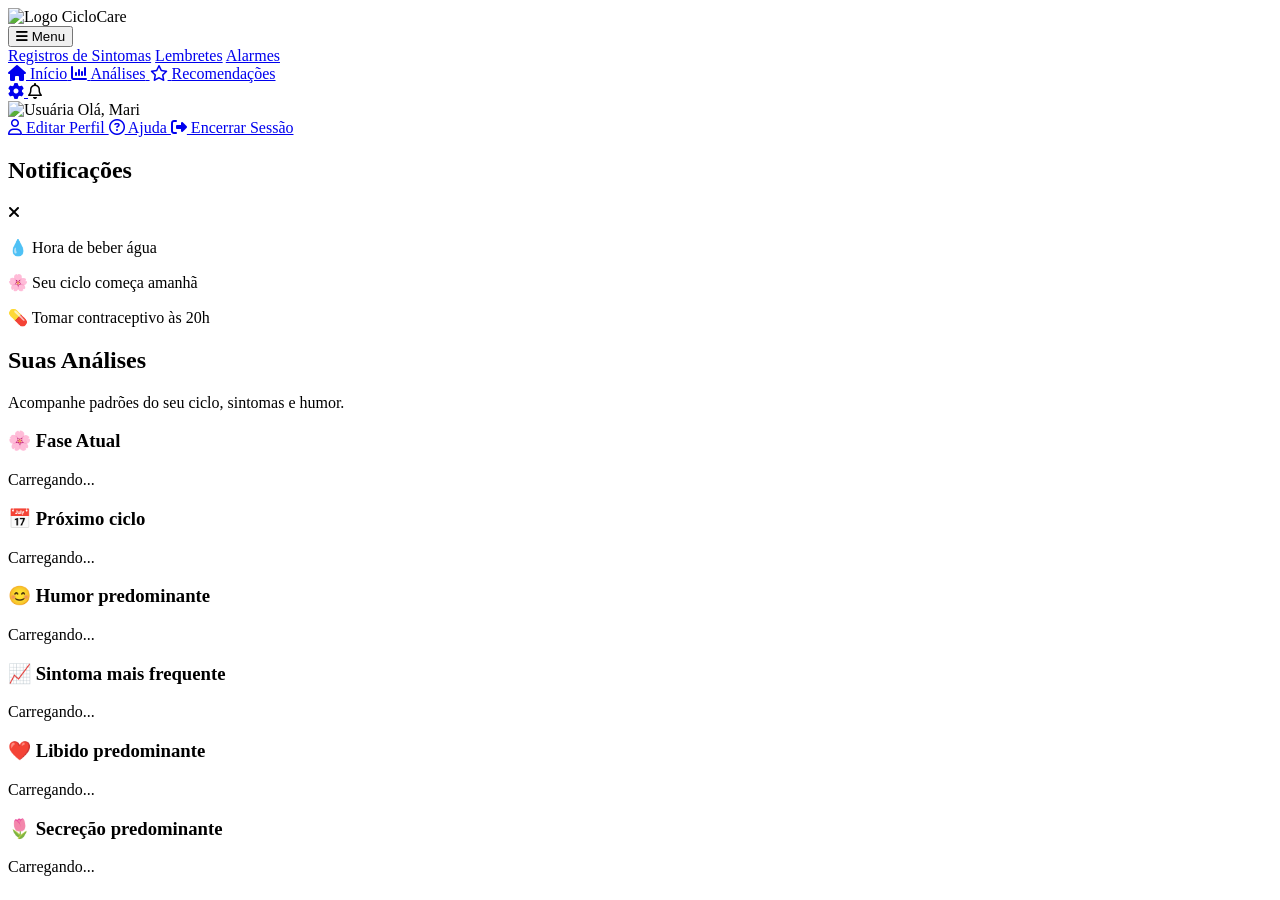
==== analises.html @ 28731c5c "Merge pull request #28 from josepharauj/main Atualização de analise.html e analises.js" ====
<!DOCTYPE html>
<html lang="pt-BR">

<head>
  <meta charset="UTF-8">
  <meta name="viewport" content="width=device-width, initial-scale=1.0">

  <title>CicloCare | Análises</title>

  <link rel="preconnect" href="https://fonts.googleapis.com">
  <link rel="preconnect" href="https://fonts.gstatic.com" crossorigin>

  <link href="https://fonts.googleapis.com/css2?family=Poppins:wght@300;400;500;600;700;800&display=swap" rel="stylesheet">

  <link rel="stylesheet" href="./css/analises.css">

  <!-- Ícones -->
  <link rel="stylesheet"
    href="https://cdnjs.cloudflare.com/ajax/libs/font-awesome/6.5.2/css/all.min.css">

</head>

<body>

  <!-- NAVBAR -->
  <header class="navbar">

   <div class="logo">

      <img src="./assets/images/icone.png" alt="Logo">

      <span>CicloCare</span>

    </div>

  <!-- MENU -->
<nav class="menu">

  <!-- DROPDOWN -->
  <div class="dropdown">

    <button class="dropdown-btn">

      <i class="fa-solid fa-bars"></i>
      <span>Menu</span>

    </button>

    <div class="dropdown-content">

      <a href="registrodesintomas.html">Registros de Sintomas</a>

      <a href="lembretes.html">Lembretes</a>

      <a href="alarmes.html">Alarmes</a>

    </div>

  </div>

  <!-- LINKS-->

  <a href="index.html">
    <i class="fa-solid fa-house"></i>
    <span>Início</span>
  </a>

  <a href="analises.html">
    <i class="fa-solid fa-chart-column"></i>
    <span>Análises</span>
  </a>

  <a href="recomendacoes.html">
    <i class="fa-regular fa-star"></i>
    <span>Recomendações</span>
  </a>

</nav>

<!-- PERFIL -->
<div class="perfil">

  <a href="configuracoes.html">
    <i class="fa-solid fa-gear"></i>
  </a>  

  <i class="fa-regular fa-bell bell-icon"></i>

  <!-- USUÁRIO -->
  <div class="usuario">

    <!-- BOTÃO PERFIL -->
    <div class="usuario-info">

      <img src="https://i.pravatar.cc/100" alt="Usuária">

      <span>Olá, Mari</span>

    </div>

    <!-- DROPDOWN PERFIL -->
    <div class="profile-dropdown">

      <a href="editarperfil.html">

        <i class="fa-regular fa-user"></i>
        Editar Perfil

      </a>

      <a href="ajuda.html">

        <i class="fa-regular fa-circle-question"></i>
        Ajuda

      </a>

      <a href="login.html">

        <i class="fa-solid fa-right-from-bracket"></i>
        Encerrar Sessão

      </a>

    </div>

  </div>

</div>

    </header>

    <!-- SIDEBAR NOTIFICAÇÕES -->

<div class="notification-sidebar">

  <div class="sidebar-header">

    <h2>Notificações</h2>

    <i class="fa-solid fa-xmark close-sidebar"></i>

  </div>

  <div class="notification-item">

    <p>💧 Hora de beber água</p>

  </div>

  <div class="notification-item">

    <p>🌸 Seu ciclo começa amanhã</p>

  </div>

  <div class="notification-item">

    <p>💊 Tomar contraceptivo às 20h</p>

  </div>

</div>

<div class="background">

  <!-- FLORES -->
  <div class="flor flor1"></div>
  <div class="flor flor2"></div>
  <div class="flor flor3"></div>
  <div class="flor flor4"></div>
  <div class="flor flor5"></div>
  <div class="flor flor6"></div>

  <!-- CONTAINER -->
  <main class="container-analises">

    <!-- CAIXA PRINCIPAL -->
    <section class="painel-analises">

      <!-- TOPO -->
      <div class="topo-analises">

        <div class="titulo-box">

          <h1>Suas Análises</h1>

          <p>
            Acompanhe padrões do seu ciclo,
            sintomas e humor.
          </p>

        </div>

      </div>

      <!-- GRID -->
      <div class="grid-cards">

        <!-- CARD -->
        <div class="card-analise">

          <h3>🌸 Fase Atual</h3>
          <p id="faseAtual">Carregando...</p> 

        </div>

        <!-- CARD -->
        <div class="card-analise">

          <h3>📅 Próximo ciclo</h3>
          <p id="proximoCiclo">Carregando...</p>

        </div>

        <!-- CARD -->
        <div class="card-analise">

          <h3>😊 Humor predominante</h3>
          <p id="humorPredominante">Carregando...</p>

        </div>

        <!-- CARD GRANDE -->
        <div class="card-analise grande">

          <h3>📈 Sintoma mais frequente</h3>
          <p id="sintomaMaisFrequente">Carregando...</p>

        </div>

        <!-- CARD -->
        <div class="card-analise">

          <h3>❤️ Libido predominante</h3>
          <p id="libidoPredominante">Carregando...</p>  

        </div>

        <!-- CARD -->
        <div class="card-analise">

          <h3>🌷 Secreção predominante</h3>
          <p id="secrecaoPredominante">Carregando...</p>

        </div>

      </div>

    </section>

  </main>

</div>

<!-- JS -->
  <script src="./js/analises.js"></script>

</body>

</html>
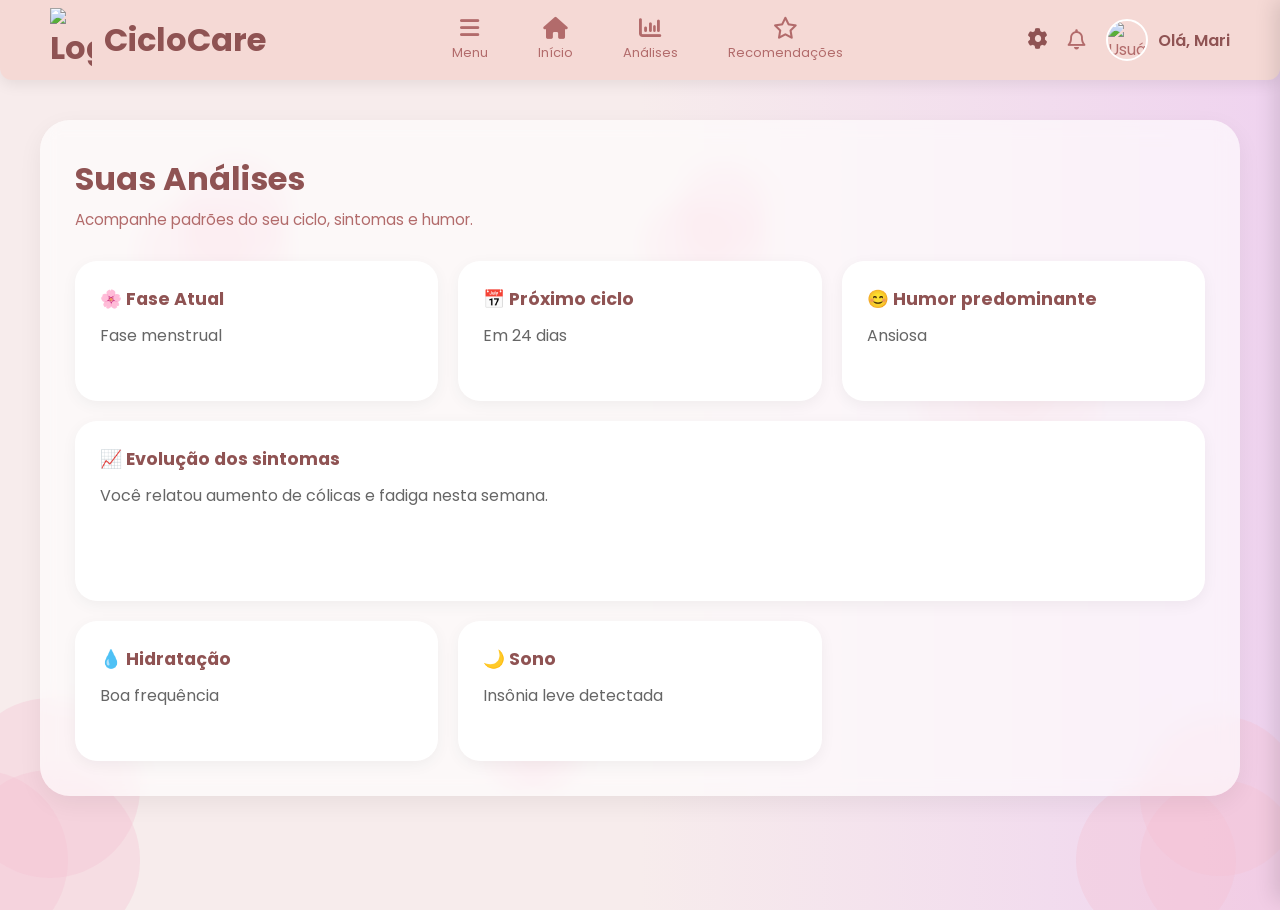
==== commit ffce180a: "Implementação final do Modo Gestante e derivados. Foi criado o modo-gestante.css, modo-gestante.js p" ====
--- a/analises.html
+++ b/analises.html
@@ -13,6 +13,8 @@
   <link href="https://fonts.googleapis.com/css2?family=Poppins:wght@300;400;500;600;700;800&display=swap" rel="stylesheet">
 
   <link rel="stylesheet" href="./css/analises.css">
+  <link rel="stylesheet" href="./css/modo-gestante.css">
+  <script src="./js/modo-gestante.js" defer></script>
 
   <!-- Ícones -->
   <link rel="stylesheet"
@@ -201,7 +203,8 @@
         <div class="card-analise">
 
           <h3>🌸 Fase Atual</h3>
-          <p id="faseAtual">Carregando...</p> 
+
+          <p>Fase menstrual</p>
 
         </div>
 
@@ -209,7 +212,8 @@
         <div class="card-analise">
 
           <h3>📅 Próximo ciclo</h3>
-          <p id="proximoCiclo">Carregando...</p>
+
+          <p>Em 24 dias</p>
 
         </div>
 
@@ -217,31 +221,38 @@
         <div class="card-analise">
 
           <h3>😊 Humor predominante</h3>
-          <p id="humorPredominante">Carregando...</p>
+
+          <p>Ansiosa</p>
 
         </div>
 
         <!-- CARD GRANDE -->
         <div class="card-analise grande">
 
-          <h3>📈 Sintoma mais frequente</h3>
-          <p id="sintomaMaisFrequente">Carregando...</p>
-
-        </div>
-
-        <!-- CARD -->
-        <div class="card-analise">
-
-          <h3>❤️ Libido predominante</h3>
-          <p id="libidoPredominante">Carregando...</p>  
-
-        </div>
-
-        <!-- CARD -->
-        <div class="card-analise">
-
-          <h3>🌷 Secreção predominante</h3>
-          <p id="secrecaoPredominante">Carregando...</p>
+          <h3>📈 Evolução dos sintomas</h3>
+
+          <p>
+            Você relatou aumento de cólicas
+            e fadiga nesta semana.
+          </p>
+
+        </div>
+
+        <!-- CARD -->
+        <div class="card-analise">
+
+          <h3>💧 Hidratação</h3>
+
+          <p>Boa frequência</p>
+
+        </div>
+
+        <!-- CARD -->
+        <div class="card-analise">
+
+          <h3>🌙 Sono</h3>
+
+          <p>Insônia leve detectada</p>
 
         </div>
 
--- a/css/analises.css
+++ b/css/analises.css
@@ -0,0 +1,654 @@
+*{
+  margin:0;
+  padding:0;
+  box-sizing:border-box;
+  font-family:'Poppins', sans-serif;
+}
+
+:root{
+  --rosa:#b26b6b;
+  --rosaClaro:#f7dede;
+  --rosaMedio:#f3c9d7;
+  --lilas:#eccff3;
+  --branco:#fff;
+}
+
+body{
+  min-height:100vh;
+
+  background:linear-gradient(
+    90deg,
+    #f7ecec 0%,
+    #f7ecec 50%,
+    #efd3ef 100%
+  );
+}
+
+/* NAVBAR */
+
+.navbar{
+  width:100%;
+  height:80px;
+
+  background:#F5D9D5;
+
+  display:flex;
+  align-items:center;
+  justify-content:space-between;
+
+  padding:0 50px;
+
+  border-bottom-left-radius:12px;
+  border-bottom-right-radius:12px;
+
+  position:relative;
+  z-index:10;
+
+   box-shadow:
+  0 4px 15px rgba(0,0,0,0.08);
+}
+
+/* LOGO */
+
+.logo{
+
+  display:flex;
+  align-items:center;
+  gap:12px;
+
+  color:#8F5353;
+
+  font-size:2rem;
+  font-weight:700;
+}
+
+.logo img{
+  width:42px;
+}
+
+/* MENU */
+
+.menu{
+  display:flex;
+  align-items:center;
+  gap:50px;
+}
+
+.menu a{
+  display:flex;
+  flex-direction:column;
+  align-items:center;
+
+  text-decoration:none;
+  color:var(--rosa);
+
+  font-size:13px;
+
+  transition:0.3s;
+}
+
+.menu a i{
+  font-size:22px;
+  margin-bottom:4px;
+}
+
+.menu a:hover{
+  transform:translateY(-2px);
+}
+
+/* DROPDOWN */
+
+.dropdown{
+  position:relative;
+}
+
+.dropdown-btn{
+
+  background:none;
+  border:none;
+
+  display:flex;
+  flex-direction:column;
+  align-items:center;
+
+  cursor:pointer;
+
+  color:var(--rosa);
+
+  font-size:13px;
+
+  transition:0.3s;
+}
+
+.dropdown-btn i{
+  font-size:22px;
+  margin-bottom:4px;
+}
+
+.dropdown-btn:hover{
+  transform:translateY(-2px);
+}
+
+.dropdown-content{
+
+  position:absolute;
+
+  top:70px;
+  left:50%;
+
+  transform:translateX(-50%);
+
+  background:white;
+
+  min-width:180px;
+
+  border-radius:12px;
+
+  padding:10px 0;
+
+  box-shadow:0 8px 20px rgba(0,0,0,0.15);
+
+  display:none;
+
+  flex-direction:column;
+
+  z-index:999;
+}
+
+.dropdown-content a{
+
+  padding:12px 20px;
+
+  text-decoration:none;
+
+  color:#8F5353;
+
+  font-size:14px;
+
+  transition:0.2s;
+}
+
+.dropdown-content a:hover{
+  background:#f8e7e7;
+}
+
+
+/* PERFIL */
+
+.perfil{
+  display:flex;
+  align-items:center;
+  gap:20px;
+
+  color:var(--rosa);
+}
+
+.perfil a{
+
+  color:#8F5353;
+
+  text-decoration:none;
+}
+
+.perfil i{
+  font-size:20px;
+  cursor:pointer;
+}
+
+.usuario{
+  display:flex;
+  align-items:center;
+  gap:10px;
+}
+
+.usuario img{
+  width:40px;
+  height:40px;
+
+  border-radius:50%;
+
+  border:2px solid white;
+}
+
+.usuario span{
+  font-weight:600;
+}
+
+/* BACKGROUND */
+
+.background{
+  width:100%;
+  height:calc(100vh - 70px);
+
+  position:relative;
+  overflow:hidden;
+}
+
+/* FLORES */
+
+.flor{
+  position:absolute;
+
+  background:rgba(244, 192, 210, 0.35);
+
+  border-radius:50%;
+}
+
+/* pétalas */
+
+.flor::before,
+.flor::after{
+  content:"";
+
+  position:absolute;
+
+  width:100%;
+  height:100%;
+
+  background:inherit;
+
+  border-radius:50%;
+}
+
+/* flor base */
+
+.flor1{
+  width:180px;
+  height:180px;
+
+  bottom:-40px;
+  left:-40px;
+}
+
+.flor2{
+  width:160px;
+  height:160px;
+
+  bottom:-30px;
+  right:-20px;
+}
+
+.flor3{
+  width:110px;
+  height:110px;
+
+  top:120px;
+  left:180px;
+}
+
+.flor4{
+  width:130px;
+  height:130px;
+
+  top:250px;
+  right:180px;
+}
+
+.flor5{
+  width:90px;
+  height:90px;
+
+  top:120px;
+  right:40%;
+}
+
+.flor6{
+  width:70px;
+  height:70px;
+
+  bottom:120px;
+  left:40%;
+}
+
+/* EFEITO FLOR */
+
+.flor::before{
+  transform:translateX(-40%);
+}
+
+.flor::after{
+  transform:translateY(-40%);
+}
+
+
+
+/* SIDEBAR NOTIFICAÇÕES */
+
+.notification-sidebar{
+
+  position:fixed;
+
+  top:0;
+  right:-350px;
+
+  width:350px;
+  height:100vh;
+
+  background:white;
+
+  box-shadow:-5px 0 20px rgba(0,0,0,0.12);
+
+  padding:25px;
+
+  transition:0.4s ease;
+
+  z-index:9999;
+
+  display:flex;
+  flex-direction:column;
+  gap:20px;
+}
+
+/* SIDEBAR ATIVA */
+
+.notification-sidebar.active{
+  right:0;
+}
+
+/* HEADER */
+
+.sidebar-header{
+
+  display:flex;
+  justify-content:space-between;
+  align-items:center;
+
+  padding-bottom:15px;
+
+  border-bottom:1px solid #f1dede;
+}
+
+.sidebar-header h2{
+
+  color:#8F5353;
+
+  font-size:1.3rem;
+}
+
+/* BOTÃO FECHAR */
+
+.close-sidebar{
+
+  font-size:22px;
+
+  color:#8F5353;
+
+  cursor:pointer;
+
+  transition:0.3s;
+}
+
+.close-sidebar:hover{
+  transform:rotate(90deg);
+}
+
+/* ITENS */
+
+.notification-item{
+
+  background:#fff5f7;
+
+  padding:15px;
+
+  border-radius:12px;
+
+  color:#8F5353;
+
+  box-shadow:0 4px 10px rgba(0,0,0,0.05);
+}
+
+/* ÍCONE BELL */
+
+.bell-icon{
+  cursor:pointer;
+  transition:0.3s;
+}
+
+.bell-icon:hover{
+  transform:scale(1.1);
+}
+
+/* USUÁRIO */
+
+.usuario{
+
+  position:relative;
+
+  display:flex;
+  align-items:center;
+
+  cursor:pointer;
+}
+
+/* ÁREA CLICÁVEL */
+
+.usuario-info{
+
+  display:flex;
+  align-items:center;
+  gap:10px;
+}
+
+/* FOTO */
+
+.usuario img{
+
+  width:42px;
+  height:42px;
+
+  border-radius:50%;
+
+  border:2px solid white;
+}
+
+/* TEXTO */
+
+.usuario span{
+
+  color:#8F5353;
+
+  font-weight:600;
+}
+
+/* DROPDOWN PERFIL */
+
+.profile-dropdown{
+
+  position:absolute;
+
+  top:60px;
+  right:0;
+
+  width:220px;
+
+  background:white;
+
+  border-radius:14px;
+
+  box-shadow:0 8px 20px rgba(0,0,0,0.12);
+
+  padding:10px 0;
+
+  display:none;
+
+  flex-direction:column;
+
+  z-index:999;
+}
+
+/* DROPDOWN ATIVO */
+
+.profile-dropdown.active{
+  display:flex;
+}
+
+/* LINKS */
+
+.profile-dropdown a{
+
+  display:flex;
+  align-items:center;
+  gap:12px;
+
+  padding:14px 18px;
+
+  text-decoration:none;
+
+  color:#8F5353;
+
+  font-size:14px;
+
+  transition:0.2s;
+}
+
+/* HOVER */
+
+.profile-dropdown a:hover{
+
+  background:#fff3f5;
+}
+
+/* ÍCONES */
+
+.profile-dropdown a i{
+
+  font-size:16px;
+}
+
+/* CONTAINER */
+
+.container-analises{
+
+  width:100%;
+
+  padding:40px;
+
+  display:flex;
+  justify-content:center;
+}
+
+/* PAINEL */
+
+.painel-analises{
+
+  width:100%;
+  max-width:1250px;
+
+  min-height:650px;
+
+  background:
+  rgba(255,255,255,0.65);
+
+  backdrop-filter:blur(10px);
+
+  border-radius:30px;
+
+  padding:35px;
+
+  box-shadow:
+  0 8px 25px rgba(0,0,0,0.06);
+
+  position:relative;
+  z-index:2;
+}
+
+/* TOPO */
+
+.topo-analises{
+
+  margin-bottom:30px;
+}
+
+.titulo-box h1{
+
+  color:#8F5353;
+
+  font-size:2rem;
+
+  margin-bottom:5px;
+}
+
+.titulo-box p{
+
+  color:#b26b6b;
+
+  font-size:0.95rem;
+}
+
+/* GRID */
+
+.grid-cards{
+
+  display:grid;
+
+  grid-template-columns:
+  repeat(3, 1fr);
+
+  gap:20px;
+}
+
+/* CARD */
+
+.card-analise{
+
+  background:white;
+
+  border-radius:22px;
+
+  padding:25px;
+
+  min-height:140px;
+
+  box-shadow:
+  0 4px 15px rgba(0,0,0,0.05);
+
+  transition:0.3s ease;
+}
+
+.card-analise:hover{
+
+  transform:translateY(-4px);
+}
+
+/* CARD GRANDE */
+
+.card-analise.grande{
+
+  grid-column:span 3;
+
+  min-height:180px;
+}
+
+/* TÍTULOS */
+
+.card-analise h3{
+
+  color:#8F5353;
+
+  margin-bottom:12px;
+
+  font-size:1.1rem;
+}
+
+.card-analise p{
+
+  color:#666;
+
+  line-height:1.5;
+}
+
+/* RESPONSIVO */
+
+@media(max-width:900px){
+
+  .grid-cards{
+
+    grid-template-columns:1fr;
+  }
+
+  .card-analise.grande{
+
+    grid-column:span 1;
+  }
+
+}
--- a/css/modo-gestante.css
+++ b/css/modo-gestante.css
@@ -0,0 +1,140 @@
+:root {
+  --pink-main: #FF7093;
+  --pink-soft: #ffc0cb;
+  --pink-light: #fff1f5;
+  --border: #F51C1C;
+  --rosa:#b26b6b;
+  --rosaClaro:#f7dede;
+  --rosaMedio:#f3c9d7;
+  --lilas:#eccff3;
+  --branco:#fff;
+  --text-main: #8b4d55;
+  --text-dark: #524C4E;
+  --card-bg: rgba(255, 246, 249, 0.82);
+  --shadow-soft: 0 12px 30px rgba(120, 60, 80, 0.16);
+  --inter-font: "Inter", sans-serif;
+}
+
+/* regras comuns de navbar/dropdown */
+
+body.gestante-mode .navbar {
+  background: linear-gradient(90deg, #ff9db7, #ffc98b);
+}
+
+body.gestante-mode .logo,
+body.gestante-mode .menu a,
+body.gestante-mode .dropdown-btn,
+body.gestante-mode .dropdown-btn i,
+body.gestante-mode .perfil a,
+body.gestante-mode .perfil i,
+body.gestante-mode .usuario span {
+  color: white;
+}
+
+body.gestante-mode .dropdown-content,
+body.gestante-mode .profile-dropdown {
+  background: #fff7f2;
+  border: 1px solid rgba(255, 157, 183, 0.35);
+}
+
+body.gestante-mode .dropdown-content a,
+body.gestante-mode .profile-dropdown a,
+body.gestante-mode .profile-dropdown a i {
+  color: #ff7093;
+}
+
+body.gestante-mode .dropdown-content a:hover,
+body.gestante-mode .profile-dropdown a:hover {
+  background: #fff1f5;
+  color: #e94f86;
+}
+
+body.gestante-mode .profile-dropdown a:hover i {
+  color: #e94f86;
+}
+
+body.gestante-mode .status-card{
+
+  border-color:#ffb36b;
+}
+
+body.gestante-mode .calendar-card,
+body.gestante-mode .graph-card,
+body.gestante-mode .alert-card,
+body.gestante-mode .insight-card{
+
+  background:#fff8f2;
+}
+
+body.gestante-mode .selectedMood,
+body.gestante-mode .selectedEnergy{
+
+  background:
+  linear-gradient(
+    135deg,
+    #ffb36b,
+    #ff8fb1
+  );
+}
+
+body.gestante-mode .day{
+
+  background:#ffd8e4;
+}
+
+body.gestante-mode .selected{
+
+  background:#ff9db7;
+}
+
+body.gestante-mode .day.birth-prediction-month {
+  background: linear-gradient(135deg, #ff2f7d, #ff9f1c);
+  color:white;
+  font-weight: 800;
+  border: 1px solid rgba(255, 112, 147, 0.35);
+  box-shadow: 0 8px 22px rgba(255, 47, 125, 0.45);
+}
+
+body.gestante-mode .day.birth-prediction-month.selected {
+  background: linear-gradient(135deg, #e6005c, #ff7a00);
+  color: white;
+  box-shadow:
+    0 0 0 3px rgba(255, 255, 255, 0.95),
+    0 10px 26px rgba(230, 0, 92, 0.5);
+}
+
+.gestante-mini-cards {
+  display: none;
+}
+
+body.gestante-mode .mini-cards {
+  display: none;
+}
+
+body.gestante-mode .gestante-mini-cards {
+  display: flex;
+  justify-content: space-between;
+  gap: 20px;
+  width: 100%;
+}
+
+.gestante-mini-cards article {
+  background-color: white;
+  border: 1px solid var(--border);
+  border-radius: 20px;
+  padding: 20px;
+  display: flex;
+  flex-direction: column;
+  align-items: center;
+  text-align: center;
+  gap: 20px;
+}
+
+.gestante-mini-cards article h3 {
+    color: var(--text-main);
+}
+
+body.gestante-mode #avisoPrecisaoCiclo {
+  display: none !important;
+}
+
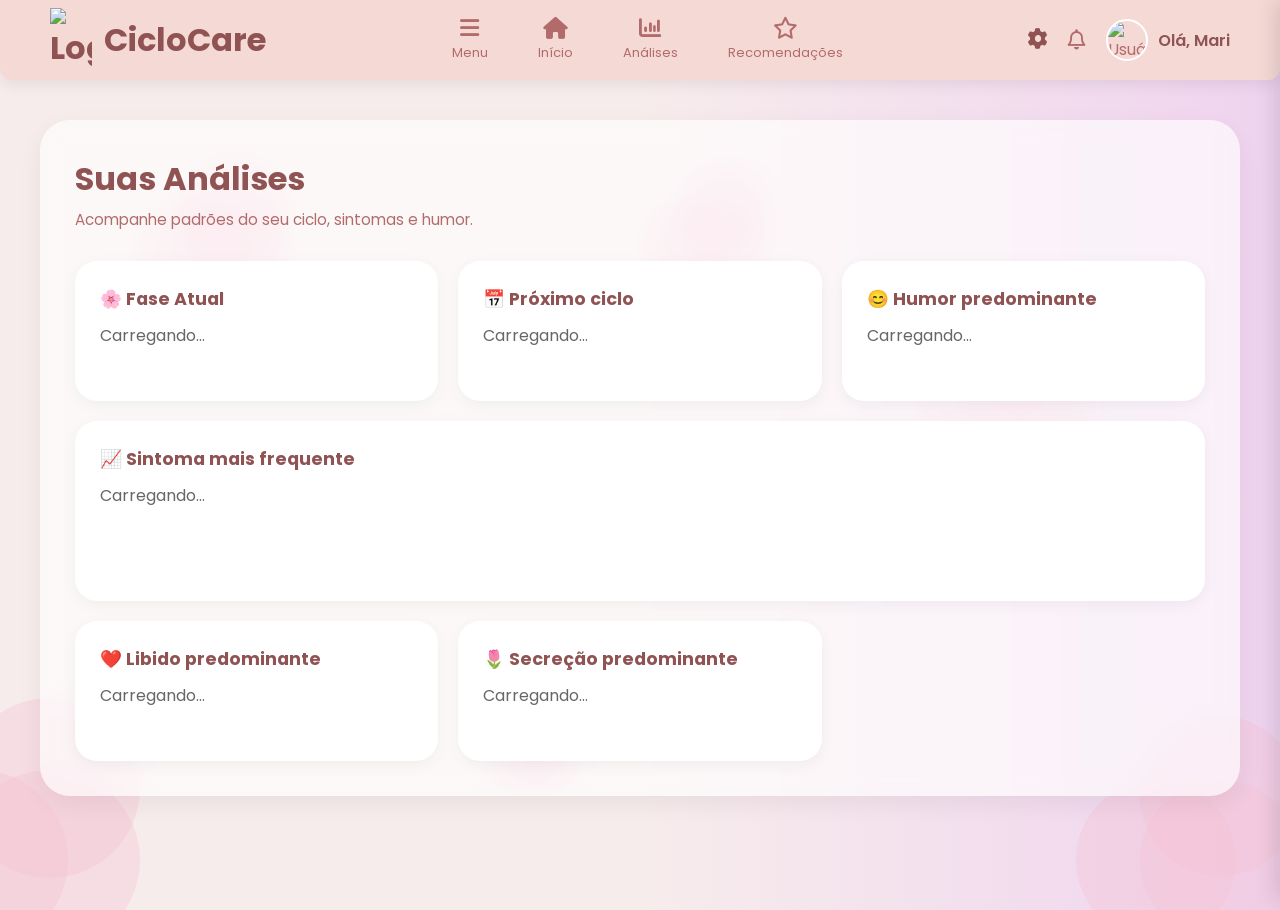
==== commit 8b382251: "Merge pull request #30 from artvsb/main Implementação final do Modo Gestante e derivados." ====
--- a/analises.html
+++ b/analises.html
@@ -203,8 +203,7 @@
         <div class="card-analise">
 
           <h3>🌸 Fase Atual</h3>
-
-          <p>Fase menstrual</p>
+          <p id="faseAtual">Carregando...</p> 
 
         </div>
 
@@ -212,8 +211,7 @@
         <div class="card-analise">
 
           <h3>📅 Próximo ciclo</h3>
-
-          <p>Em 24 dias</p>
+          <p id="proximoCiclo">Carregando...</p>
 
         </div>
 
@@ -221,38 +219,31 @@
         <div class="card-analise">
 
           <h3>😊 Humor predominante</h3>
-
-          <p>Ansiosa</p>
+          <p id="humorPredominante">Carregando...</p>
 
         </div>
 
         <!-- CARD GRANDE -->
         <div class="card-analise grande">
 
-          <h3>📈 Evolução dos sintomas</h3>
-
-          <p>
-            Você relatou aumento de cólicas
-            e fadiga nesta semana.
-          </p>
-
-        </div>
-
-        <!-- CARD -->
-        <div class="card-analise">
-
-          <h3>💧 Hidratação</h3>
-
-          <p>Boa frequência</p>
-
-        </div>
-
-        <!-- CARD -->
-        <div class="card-analise">
-
-          <h3>🌙 Sono</h3>
-
-          <p>Insônia leve detectada</p>
+          <h3>📈 Sintoma mais frequente</h3>
+          <p id="sintomaMaisFrequente">Carregando...</p>
+
+        </div>
+
+        <!-- CARD -->
+        <div class="card-analise">
+
+          <h3>❤️ Libido predominante</h3>
+          <p id="libidoPredominante">Carregando...</p>  
+
+        </div>
+
+        <!-- CARD -->
+        <div class="card-analise">
+
+          <h3>🌷 Secreção predominante</h3>
+          <p id="secrecaoPredominante">Carregando...</p>
 
         </div>
 
